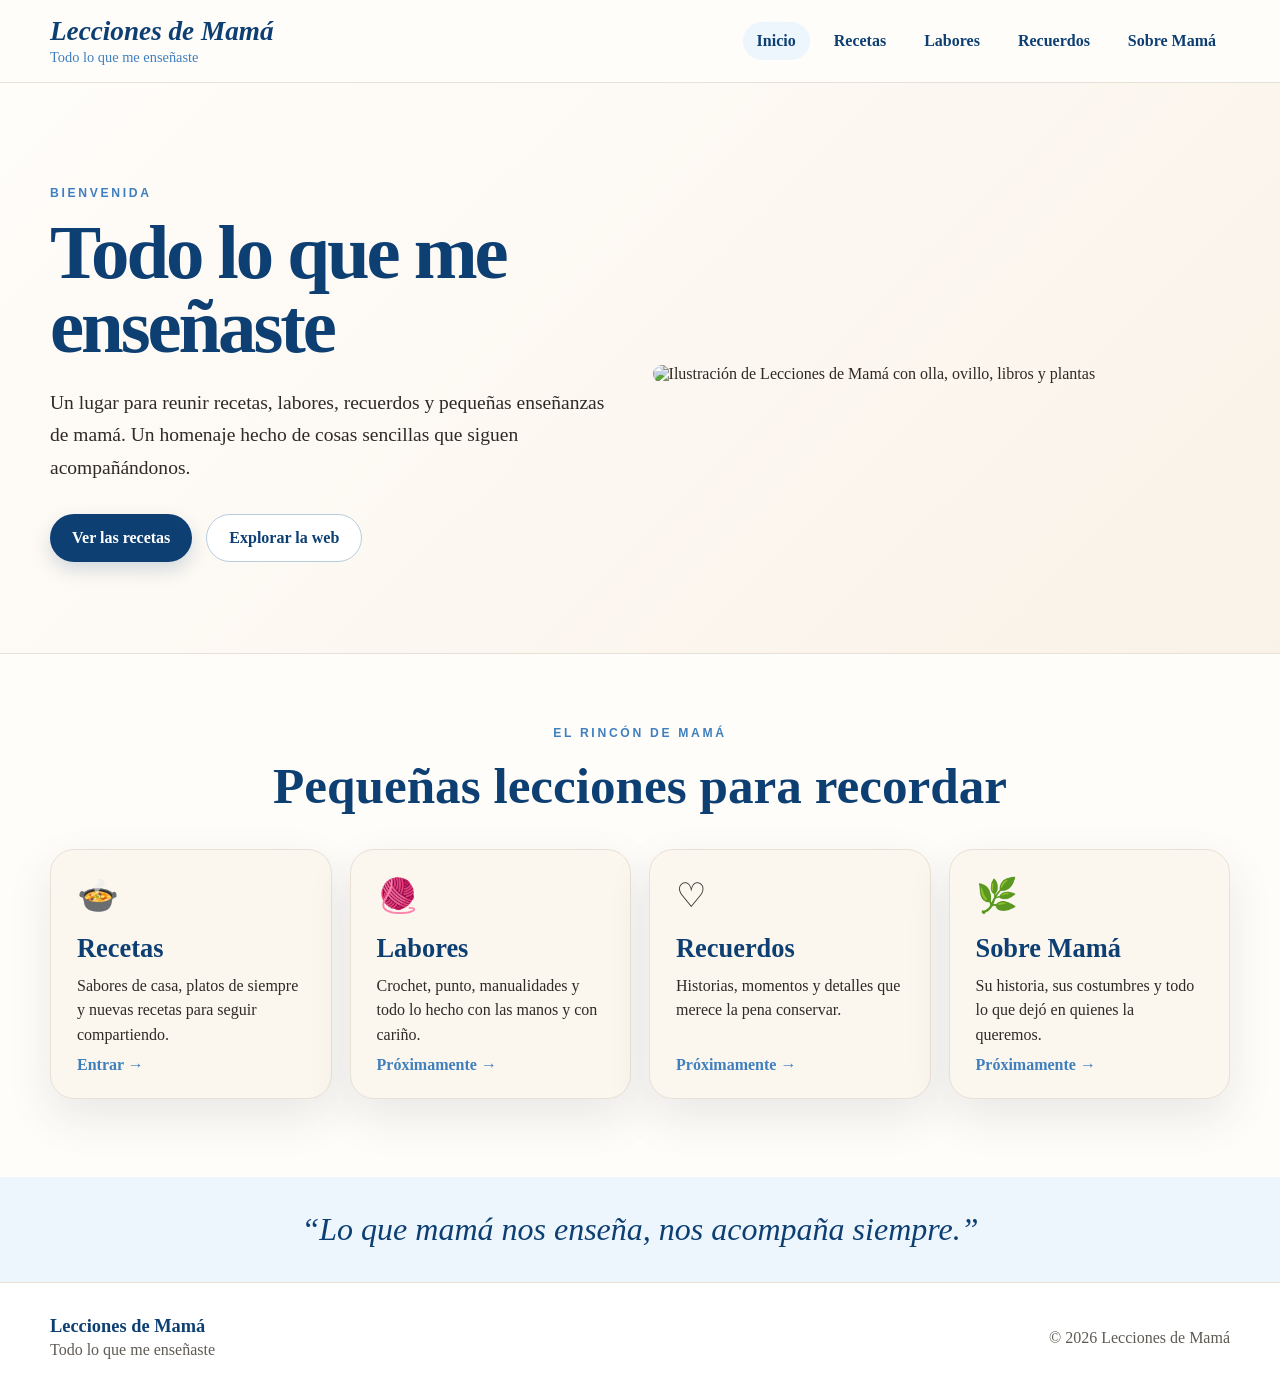
==== index.html @ 24c6e75d "Add files via upload" ====
<!doctype html>
<html lang="es">
<head>
  <meta charset="utf-8">
  <meta name="viewport" content="width=device-width,initial-scale=1">
  <meta name="description" content="Lecciones de Mamá: recetas, labores, recuerdos y pequeños aprendizajes que permanecen.">
  <title>Lecciones de Mamá</title>
  <link rel="stylesheet" href="styles.css">
</head>
<body>
  <header class="site-header">
    <div class="wrap header-inner">
      <a class="brand" href="index.html" aria-label="Lecciones de Mamá, inicio">
        <span class="brand-title">Lecciones de Mamá</span>
        <span class="brand-subtitle">Todo lo que me enseñaste</span>
      </a>
      <button class="menu-toggle" aria-expanded="false" aria-controls="main-nav">☰</button>
      <nav id="main-nav" class="main-nav" aria-label="Navegación principal">
        <a class="active" href="index.html">Inicio</a>
        <a href="https://leccionesmama.github.io/RecetasMama/">Recetas</a>
        <a href="construccion.html?seccion=Labores">Labores</a>
        <a href="construccion.html?seccion=Recuerdos">Recuerdos</a>
        <a href="construccion.html?seccion=Sobre%20Mamá">Sobre Mamá</a>
      </nav>
    </div>
  </header>

  <main>
    <section class="hero">
      <div class="wrap hero-grid">
        <div class="hero-copy">
          <p class="eyebrow">BIENVENIDA</p>
          <h1>Todo lo que me enseñaste</h1>
          <p class="lead">Un lugar para reunir recetas, labores, recuerdos y pequeñas enseñanzas de mamá. Un homenaje hecho de cosas sencillas que siguen acompañándonos.</p>
          <div class="hero-actions">
            <a class="btn primary" href="https://leccionesmama.github.io/RecetasMama/">Ver las recetas</a>
            <a class="btn secondary" href="#secciones">Explorar la web</a>
          </div>
        </div>
        <div class="hero-art">
          <img src="assets/lecciones-mama.png" alt="Ilustración de Lecciones de Mamá con olla, ovillo, libros y plantas">
        </div>
      </div>
    </section>

    <section id="secciones" class="sections wrap">
      <div class="section-heading">
        <p class="eyebrow">EL RINCÓN DE MAMÁ</p>
        <h2>Pequeñas lecciones para recordar</h2>
      </div>

      <div class="cards">
        <a class="card" href="https://leccionesmama.github.io/RecetasMama/">
          <div class="icon">🍲</div>
          <h3>Recetas</h3>
          <p>Sabores de casa, platos de siempre y nuevas recetas para seguir compartiendo.</p>
          <span>Entrar →</span>
        </a>

        <a class="card" href="construccion.html?seccion=Labores">
          <div class="icon">🧶</div>
          <h3>Labores</h3>
          <p>Crochet, punto, manualidades y todo lo hecho con las manos y con cariño.</p>
          <span>Próximamente →</span>
        </a>

        <a class="card" href="construccion.html?seccion=Recuerdos">
          <div class="icon">♡</div>
          <h3>Recuerdos</h3>
          <p>Historias, momentos y detalles que merece la pena conservar.</p>
          <span>Próximamente →</span>
        </a>

        <a class="card" href="construccion.html?seccion=Sobre%20Mamá">
          <div class="icon">🌿</div>
          <h3>Sobre Mamá</h3>
          <p>Su historia, sus costumbres y todo lo que dejó en quienes la queremos.</p>
          <span>Próximamente →</span>
        </a>
      </div>
    </section>

    <section class="quote-band">
      <div class="wrap">
        <p>“Lo que mamá nos enseña, nos acompaña siempre.”</p>
      </div>
    </section>
  </main>

  <footer class="site-footer">
    <div class="wrap footer-inner">
      <div>
        <strong>Lecciones de Mamá</strong>
        <span>Todo lo que me enseñaste</span>
      </div>
      <p>© 2026 Lecciones de Mamá</p>
    </div>
  </footer>

  <script src="app.js"></script>
</body>
</html>
---- styles.css ----
:root {
  --navy: #0d3f73;
  --mid-blue: #3f7fbe;
  --pale-blue: #c8ddf4;
  --cream: #fbf7ef;
  --paper: #fffdfa;
  --ink: #2f2a26;
  --sage: #6b7653;
  --line: #e9e1d5;
  --shadow: 0 18px 45px rgba(41, 48, 61, .10);
}
* { box-sizing: border-box; }
html { scroll-behavior: smooth; }
body { margin: 0; font-family: Georgia, 'Times New Roman', serif; color: var(--ink); background: var(--paper); }
a { color: inherit; }
img { max-width: 100%; display: block; }
.wrap { width: min(1180px, calc(100% - 32px)); margin: 0 auto; }

.site-header { position: sticky; top: 0; z-index: 20; background: rgba(255,253,250,.95); backdrop-filter: blur(10px); border-bottom: 1px solid var(--line); }
.header-inner { min-height: 82px; display: flex; align-items: center; justify-content: space-between; gap: 24px; }
.brand { text-decoration: none; display: flex; flex-direction: column; line-height: 1.05; }
.brand-title { color: var(--navy); font-size: 1.7rem; font-weight: 700; font-style: italic; }
.brand-subtitle { color: var(--mid-blue); font-size: .9rem; margin-top: 4px; }
.main-nav { display: flex; align-items: center; gap: 10px; }
.main-nav a { text-decoration: none; padding: 10px 14px; border-radius: 999px; color: var(--navy); font-weight: 600; }
.main-nav a:hover, .main-nav a.active { background: #edf5fd; }
.menu-toggle { display: none; border: 0; background: transparent; color: var(--navy); font-size: 1.65rem; }

.hero { background: linear-gradient(135deg, #fffdfa 0%, #f9f2e8 100%); border-bottom: 1px solid var(--line); overflow: hidden; }
.hero-grid { min-height: 570px; display: grid; grid-template-columns: 1fr 1.03fr; align-items: center; gap: 42px; padding: 54px 0 42px; }
.eyebrow { color: var(--mid-blue); letter-spacing: .22em; font: 700 .76rem/1.2 Arial, sans-serif; margin: 0 0 15px; }
.hero h1 { color: var(--navy); font-size: clamp(3rem, 6vw, 5.6rem); line-height: .96; margin: 0 0 24px; letter-spacing: -.04em; }
.lead { max-width: 620px; font-size: 1.22rem; line-height: 1.65; margin: 0 0 30px; }
.hero-actions { display: flex; flex-wrap: wrap; gap: 14px; }
.btn { display: inline-flex; align-items: center; justify-content: center; min-height: 48px; padding: 0 22px; border-radius: 999px; text-decoration: none; font-weight: 700; transition: .18s ease; }
.btn.primary { color: white; background: var(--navy); box-shadow: 0 8px 18px rgba(13,63,115,.17); }
.btn.primary:hover { transform: translateY(-2px); }
.btn.secondary { color: var(--navy); border: 1px solid #b9cde1; background: white; }
.hero-art { display: flex; justify-content: center; }
.hero-art img { width: min(630px, 100%); border-radius: 28px; mix-blend-mode: multiply; }

.sections { padding: 72px 0 78px; }
.section-heading { text-align: center; margin-bottom: 34px; }
.section-heading h2 { color: var(--navy); font-size: clamp(2rem, 4vw, 3.3rem); margin: 0; }
.cards { display: grid; grid-template-columns: repeat(4, 1fr); gap: 18px; }
.card { position: relative; min-height: 250px; text-decoration: none; background: var(--cream); border: 1px solid var(--line); border-radius: 24px; padding: 26px; box-shadow: var(--shadow); transition: .18s ease; }
.card:hover { transform: translateY(-4px); border-color: #cbd8e7; }
.card .icon { font-size: 2.1rem; margin-bottom: 18px; }
.card h3 { color: var(--navy); font-size: 1.65rem; margin: 0 0 10px; }
.card p { line-height: 1.55; margin: 0 0 24px; }
.card span { color: var(--mid-blue); font-weight: 700; position: absolute; bottom: 24px; left: 26px; }
.quote-band { background: #edf5fd; color: var(--navy); text-align: center; padding: 34px 0; font-size: clamp(1.25rem, 2.5vw, 2rem); font-style: italic; }
.quote-band p { margin: 0; }
.site-footer { border-top: 1px solid var(--line); background: #fff; }
.footer-inner { min-height: 110px; display: flex; align-items: center; justify-content: space-between; gap: 24px; color: #5f5a54; }
.footer-inner div { display: flex; flex-direction: column; gap: 4px; }
.footer-inner strong { color: var(--navy); font-size: 1.15rem; }
.footer-inner p { margin: 0; }

.construction-page { min-height: 100vh; background: linear-gradient(135deg, #fffdfa, #edf5fd); }
.construction-wrap { min-height: 100vh; display: grid; place-items: center; padding: 24px; }
.construction-card { width: min(680px, 100%); text-align: center; background: rgba(255,255,255,.92); border: 1px solid var(--line); border-radius: 32px; padding: clamp(38px, 7vw, 72px); box-shadow: var(--shadow); }
.mini-brand { color: var(--navy); text-decoration: none; font-size: 1.4rem; font-weight: 700; font-style: italic; }
.construction-icon { font-size: 4rem; margin: 32px 0 20px; }
.construction-card h1 { color: var(--navy); font-size: clamp(2rem, 6vw, 3.7rem); margin: 0 0 18px; }
.construction-card p:not(.eyebrow) { line-height: 1.65; font-size: 1.1rem; margin: 0 auto 28px; max-width: 520px; }

@media (max-width: 900px) {
  .menu-toggle { display: block; }
  .main-nav { display: none; position: absolute; top: 82px; left: 16px; right: 16px; flex-direction: column; align-items: stretch; background: white; padding: 12px; border: 1px solid var(--line); border-radius: 18px; box-shadow: var(--shadow); }
  .main-nav.open { display: flex; }
  .hero-grid { grid-template-columns: 1fr; min-height: auto; padding-top: 42px; }
  .hero-copy { text-align: center; }
  .lead { margin-left: auto; margin-right: auto; }
  .hero-actions { justify-content: center; }
  .hero-art { order: -1; }
  .hero-art img { width: min(520px, 92%); }
  .cards { grid-template-columns: repeat(2, 1fr); }
}
@media (max-width: 600px) {
  .header-inner { min-height: 72px; }
  .brand-title { font-size: 1.35rem; }
  .brand-subtitle { font-size: .78rem; }
  .main-nav { top: 72px; }
  .hero-grid { gap: 22px; padding: 28px 0 34px; }
  .hero h1 { font-size: 3.2rem; }
  .lead { font-size: 1.05rem; }
  .cards { grid-template-columns: 1fr; }
  .footer-inner { flex-direction: column; align-items: flex-start; justify-content: center; padding: 24px 0; }
}
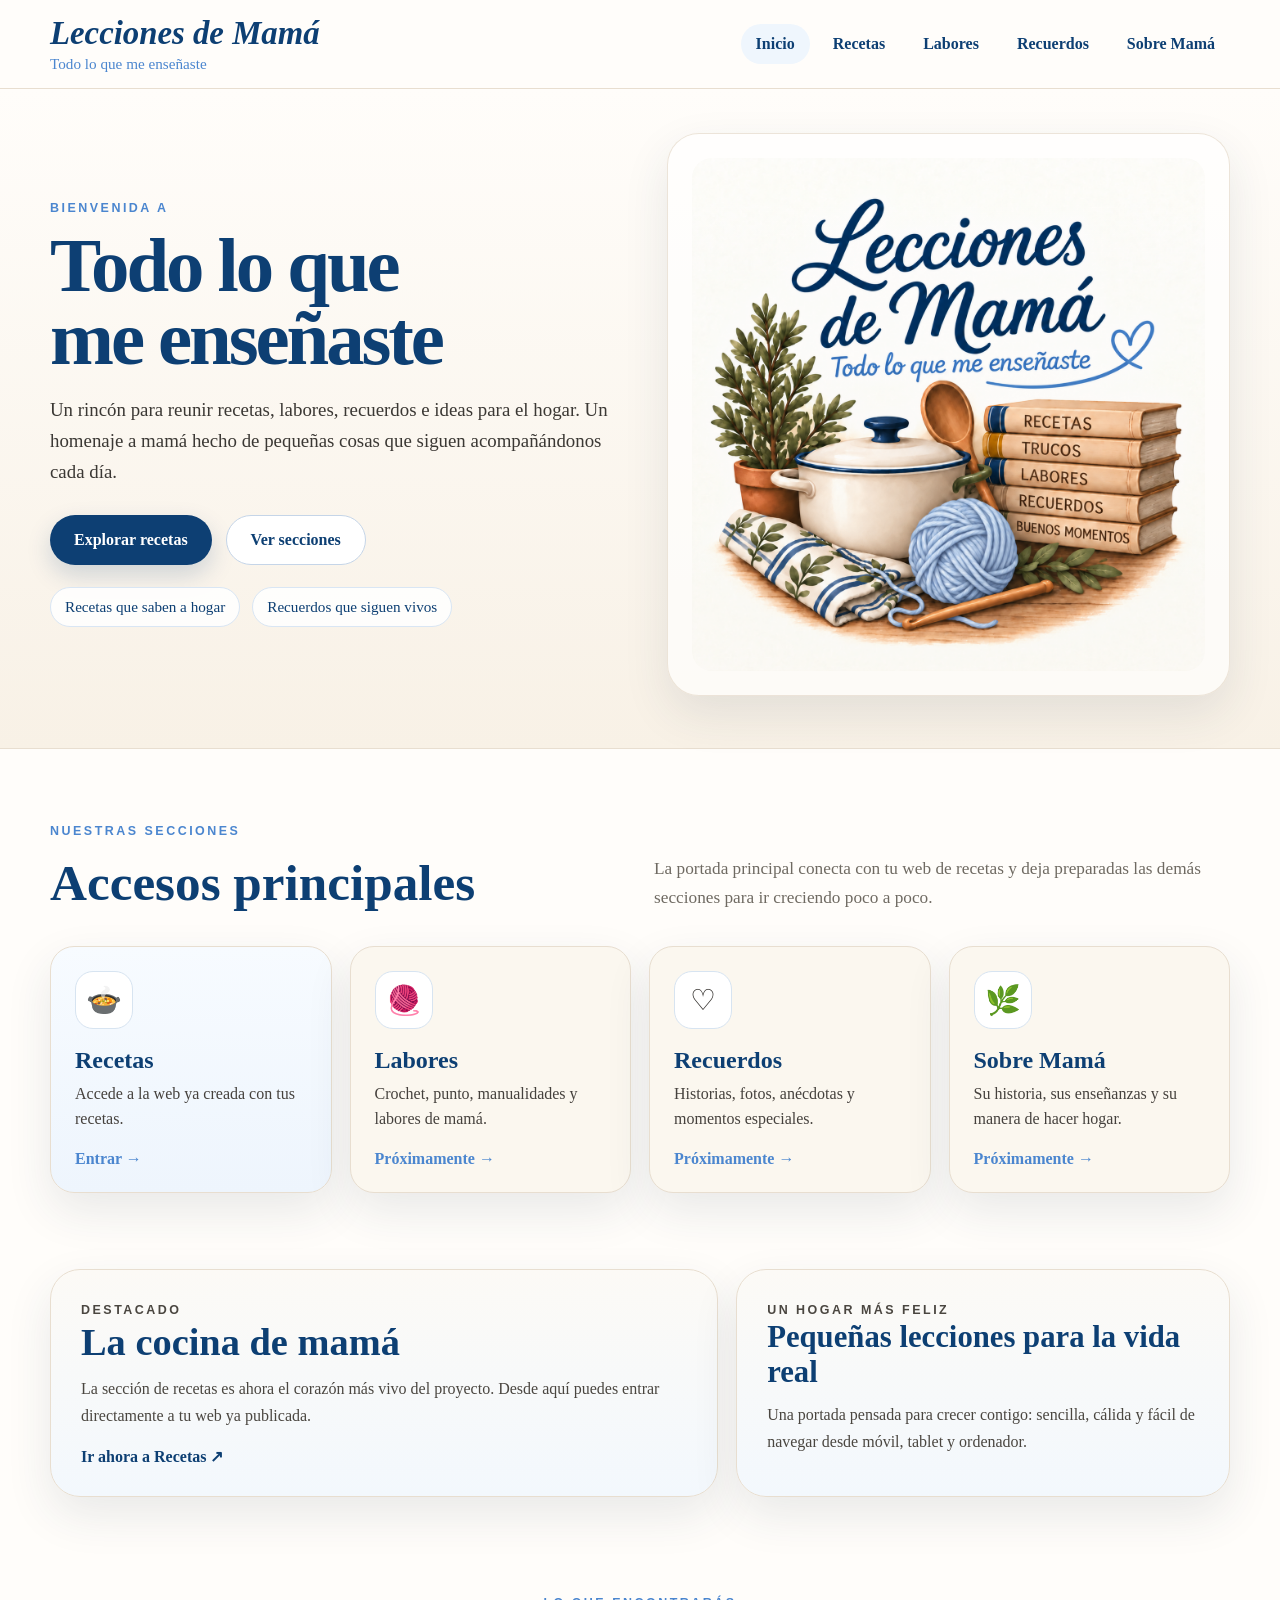
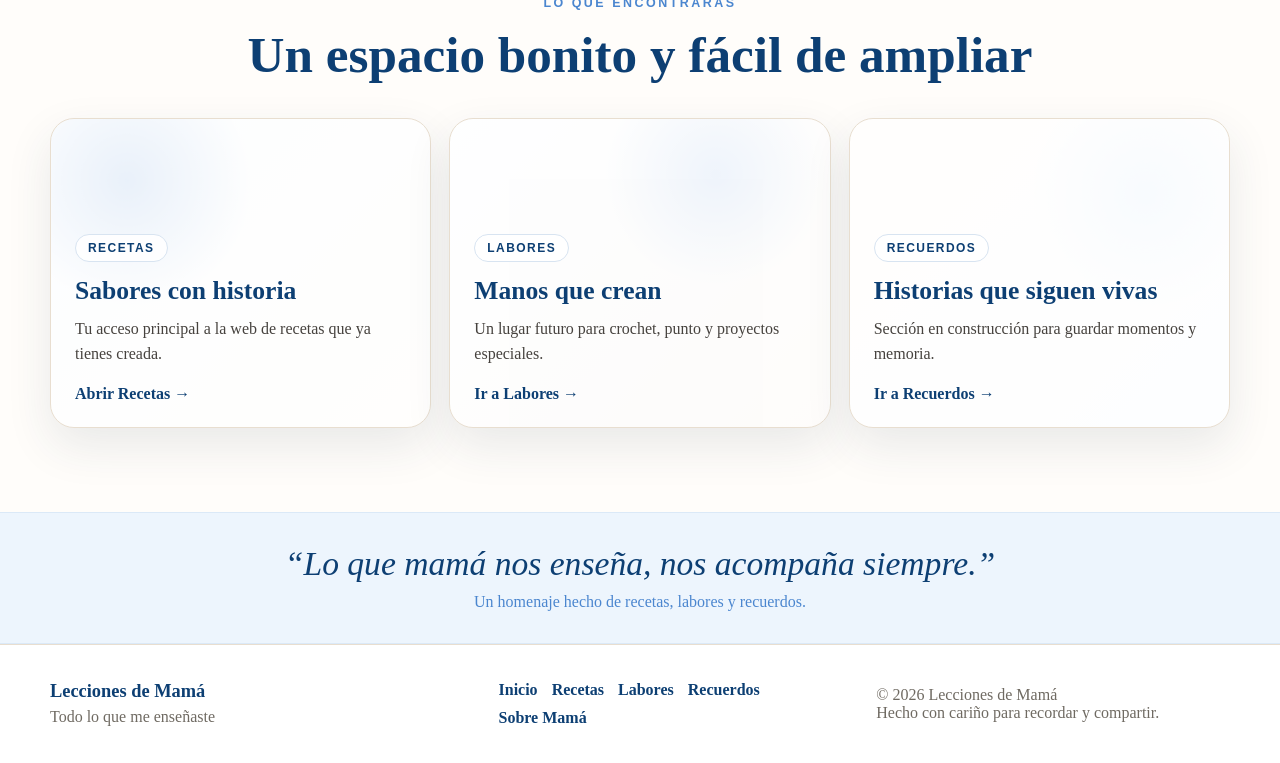
==== commit 1b723c7c: "Add files via upload" ====
--- a/index.html
+++ b/index.html
@@ -2,19 +2,25 @@
 <html lang="es">
 <head>
   <meta charset="utf-8">
-  <meta name="viewport" content="width=device-width,initial-scale=1">
-  <meta name="description" content="Lecciones de Mamá: recetas, labores, recuerdos y pequeños aprendizajes que permanecen.">
+  <meta name="viewport" content="width=device-width, initial-scale=1">
+  <meta name="description" content="Lecciones de Mamá: recetas, labores, recuerdos y pequeñas enseñanzas que siguen acompañándonos.">
   <title>Lecciones de Mamá</title>
   <link rel="stylesheet" href="styles.css">
 </head>
 <body>
   <header class="site-header">
     <div class="wrap header-inner">
-      <a class="brand" href="index.html" aria-label="Lecciones de Mamá, inicio">
-        <span class="brand-title">Lecciones de Mamá</span>
-        <span class="brand-subtitle">Todo lo que me enseñaste</span>
+      <a class="brand" href="index.html" aria-label="Ir al inicio de Lecciones de Mamá">
+        <div class="brand-mark">
+          <span class="brand-title">Lecciones de Mamá</span>
+          <span class="brand-subtitle">Todo lo que me enseñaste</span>
+        </div>
       </a>
-      <button class="menu-toggle" aria-expanded="false" aria-controls="main-nav">☰</button>
+
+      <button class="menu-toggle" aria-expanded="false" aria-controls="main-nav" aria-label="Abrir menú">
+        <span></span><span></span><span></span>
+      </button>
+
       <nav id="main-nav" class="main-nav" aria-label="Navegación principal">
         <a class="active" href="index.html">Inicio</a>
         <a href="https://leccionesmama.github.io/RecetasMama/">Recetas</a>
@@ -29,71 +35,149 @@
     <section class="hero">
       <div class="wrap hero-grid">
         <div class="hero-copy">
-          <p class="eyebrow">BIENVENIDA</p>
-          <h1>Todo lo que me enseñaste</h1>
-          <p class="lead">Un lugar para reunir recetas, labores, recuerdos y pequeñas enseñanzas de mamá. Un homenaje hecho de cosas sencillas que siguen acompañándonos.</p>
+          <p class="eyebrow">BIENVENIDA A</p>
+          <h1>Todo lo que <br>me enseñaste</h1>
+          <p class="lead">Un rincón para reunir recetas, labores, recuerdos e ideas para el hogar. Un homenaje a mamá hecho de pequeñas cosas que siguen acompañándonos cada día.</p>
+
           <div class="hero-actions">
-            <a class="btn primary" href="https://leccionesmama.github.io/RecetasMama/">Ver las recetas</a>
-            <a class="btn secondary" href="#secciones">Explorar la web</a>
+            <a class="btn primary" href="https://leccionesmama.github.io/RecetasMama/">Explorar recetas</a>
+            <a class="btn secondary" href="#secciones">Ver secciones</a>
+          </div>
+
+          <div class="mini-note-grid">
+            <div class="mini-note">Recetas que saben a hogar</div>
+            <div class="mini-note">Recuerdos que siguen vivos</div>
           </div>
         </div>
-        <div class="hero-art">
-          <img src="assets/lecciones-mama.png" alt="Ilustración de Lecciones de Mamá con olla, ovillo, libros y plantas">
+
+        <div class="hero-art-card">
+          <img src="assets/lecciones-mama.png" alt="Ilustración de Lecciones de Mamá con una olla, libros, un ovillo y elementos del hogar">
         </div>
       </div>
     </section>
 
-    <section id="secciones" class="sections wrap">
-      <div class="section-heading">
-        <p class="eyebrow">EL RINCÓN DE MAMÁ</p>
-        <h2>Pequeñas lecciones para recordar</h2>
+    <section id="secciones" class="quick-access wrap">
+      <div class="section-head split-head">
+        <div>
+          <p class="eyebrow">NUESTRAS SECCIONES</p>
+          <h2>Accesos principales</h2>
+        </div>
+        <p class="section-intro">La portada principal conecta con tu web de recetas y deja preparadas las demás secciones para ir creciendo poco a poco.</p>
       </div>
 
-      <div class="cards">
-        <a class="card" href="https://leccionesmama.github.io/RecetasMama/">
-          <div class="icon">🍲</div>
-          <h3>Recetas</h3>
-          <p>Sabores de casa, platos de siempre y nuevas recetas para seguir compartiendo.</p>
+      <div class="access-grid">
+        <a class="access-card access-recetas" href="https://leccionesmama.github.io/RecetasMama/">
+          <div class="access-icon">🍲</div>
+          <div>
+            <h3>Recetas</h3>
+            <p>Accede a la web ya creada con tus recetas.</p>
+          </div>
           <span>Entrar →</span>
         </a>
 
-        <a class="card" href="construccion.html?seccion=Labores">
-          <div class="icon">🧶</div>
-          <h3>Labores</h3>
-          <p>Crochet, punto, manualidades y todo lo hecho con las manos y con cariño.</p>
+        <a class="access-card" href="construccion.html?seccion=Labores">
+          <div class="access-icon">🧶</div>
+          <div>
+            <h3>Labores</h3>
+            <p>Crochet, punto, manualidades y labores de mamá.</p>
+          </div>
           <span>Próximamente →</span>
         </a>
 
-        <a class="card" href="construccion.html?seccion=Recuerdos">
-          <div class="icon">♡</div>
-          <h3>Recuerdos</h3>
-          <p>Historias, momentos y detalles que merece la pena conservar.</p>
+        <a class="access-card" href="construccion.html?seccion=Recuerdos">
+          <div class="access-icon">♡</div>
+          <div>
+            <h3>Recuerdos</h3>
+            <p>Historias, fotos, anécdotas y momentos especiales.</p>
+          </div>
           <span>Próximamente →</span>
         </a>
 
-        <a class="card" href="construccion.html?seccion=Sobre%20Mamá">
-          <div class="icon">🌿</div>
-          <h3>Sobre Mamá</h3>
-          <p>Su historia, sus costumbres y todo lo que dejó en quienes la queremos.</p>
+        <a class="access-card" href="construccion.html?seccion=Sobre%20Mamá">
+          <div class="access-icon">🌿</div>
+          <div>
+            <h3>Sobre Mamá</h3>
+            <p>Su historia, sus enseñanzas y su manera de hacer hogar.</p>
+          </div>
           <span>Próximamente →</span>
         </a>
       </div>
     </section>
 
+    <section class="highlight-band">
+      <div class="wrap highlight-grid">
+        <article class="highlight-card big-card">
+          <p class="eyebrow">DESTACADO</p>
+          <h2>La cocina de mamá</h2>
+          <p>La sección de recetas es ahora el corazón más vivo del proyecto. Desde aquí puedes entrar directamente a tu web ya publicada.</p>
+          <a class="text-link" href="https://leccionesmama.github.io/RecetasMama/">Ir ahora a Recetas ↗</a>
+        </article>
+
+        <article class="highlight-card small-card">
+          <p class="eyebrow">UN HOGAR MÁS FELIZ</p>
+          <h3>Pequeñas lecciones para la vida real</h3>
+          <p>Una portada pensada para crecer contigo: sencilla, cálida y fácil de navegar desde móvil, tablet y ordenador.</p>
+        </article>
+      </div>
+    </section>
+
+    <section class="preview-section wrap">
+      <div class="section-head">
+        <p class="eyebrow">LO QUE ENCONTRARÁS</p>
+        <h2>Un espacio bonito y fácil de ampliar</h2>
+      </div>
+
+      <div class="preview-grid">
+        <article class="preview-card preview-photo recipes-card">
+          <span class="tag">RECETAS</span>
+          <h3>Sabores con historia</h3>
+          <p>Tu acceso principal a la web de recetas que ya tienes creada.</p>
+          <a class="text-link" href="https://leccionesmama.github.io/RecetasMama/">Abrir Recetas →</a>
+        </article>
+
+        <article class="preview-card preview-photo labores-card">
+          <span class="tag">LABORES</span>
+          <h3>Manos que crean</h3>
+          <p>Un lugar futuro para crochet, punto y proyectos especiales.</p>
+          <a class="text-link" href="construccion.html?seccion=Labores">Ir a Labores →</a>
+        </article>
+
+        <article class="preview-card preview-photo recuerdos-card">
+          <span class="tag">RECUERDOS</span>
+          <h3>Historias que siguen vivas</h3>
+          <p>Sección en construcción para guardar momentos y memoria.</p>
+          <a class="text-link" href="construccion.html?seccion=Recuerdos">Ir a Recuerdos →</a>
+        </article>
+      </div>
+    </section>
+
     <section class="quote-band">
-      <div class="wrap">
-        <p>“Lo que mamá nos enseña, nos acompaña siempre.”</p>
+      <div class="wrap quote-wrap">
+        <p class="quote-main">“Lo que mamá nos enseña, nos acompaña siempre.”</p>
+        <p class="quote-sub">Un homenaje hecho de recetas, labores y recuerdos.</p>
       </div>
     </section>
   </main>
 
   <footer class="site-footer">
-    <div class="wrap footer-inner">
-      <div>
+    <div class="wrap footer-grid">
+      <div class="footer-brand">
         <strong>Lecciones de Mamá</strong>
         <span>Todo lo que me enseñaste</span>
       </div>
-      <p>© 2026 Lecciones de Mamá</p>
+
+      <div class="footer-links">
+        <a href="index.html">Inicio</a>
+        <a href="https://leccionesmama.github.io/RecetasMama/">Recetas</a>
+        <a href="construccion.html?seccion=Labores">Labores</a>
+        <a href="construccion.html?seccion=Recuerdos">Recuerdos</a>
+        <a href="construccion.html?seccion=Sobre%20Mamá">Sobre Mamá</a>
+      </div>
+
+      <div class="footer-note">
+        <p>© 2026 Lecciones de Mamá</p>
+        <p>Hecho con cariño para recordar y compartir.</p>
+      </div>
     </div>
   </footer>
 
--- a/styles.css
+++ b/styles.css
@@ -1,90 +1,532 @@
 :root {
   --navy: #0d3f73;
-  --mid-blue: #3f7fbe;
-  --pale-blue: #c8ddf4;
+  --navy-strong: #0a325b;
+  --blue: #4b86cf;
+  --blue-soft: #dbeaf8;
+  --blue-pale: #eff6fd;
   --cream: #fbf7ef;
   --paper: #fffdfa;
-  --ink: #2f2a26;
-  --sage: #6b7653;
-  --line: #e9e1d5;
-  --shadow: 0 18px 45px rgba(41, 48, 61, .10);
-}
+  --ink: #2d2a27;
+  --muted: #6f6a62;
+  --sage: #677454;
+  --line: #e8ded0;
+  --shadow: 0 18px 46px rgba(40, 54, 75, 0.10);
+  --radius-xl: 30px;
+  --radius-lg: 24px;
+  --radius-md: 18px;
+}
+
 * { box-sizing: border-box; }
 html { scroll-behavior: smooth; }
-body { margin: 0; font-family: Georgia, 'Times New Roman', serif; color: var(--ink); background: var(--paper); }
+body {
+  margin: 0;
+  color: var(--ink);
+  background: var(--paper);
+  font-family: Georgia, "Times New Roman", serif;
+}
+img { display: block; max-width: 100%; }
 a { color: inherit; }
-img { max-width: 100%; display: block; }
 .wrap { width: min(1180px, calc(100% - 32px)); margin: 0 auto; }
 
-.site-header { position: sticky; top: 0; z-index: 20; background: rgba(255,253,250,.95); backdrop-filter: blur(10px); border-bottom: 1px solid var(--line); }
-.header-inner { min-height: 82px; display: flex; align-items: center; justify-content: space-between; gap: 24px; }
-.brand { text-decoration: none; display: flex; flex-direction: column; line-height: 1.05; }
-.brand-title { color: var(--navy); font-size: 1.7rem; font-weight: 700; font-style: italic; }
-.brand-subtitle { color: var(--mid-blue); font-size: .9rem; margin-top: 4px; }
-.main-nav { display: flex; align-items: center; gap: 10px; }
-.main-nav a { text-decoration: none; padding: 10px 14px; border-radius: 999px; color: var(--navy); font-weight: 600; }
-.main-nav a:hover, .main-nav a.active { background: #edf5fd; }
-.menu-toggle { display: none; border: 0; background: transparent; color: var(--navy); font-size: 1.65rem; }
-
-.hero { background: linear-gradient(135deg, #fffdfa 0%, #f9f2e8 100%); border-bottom: 1px solid var(--line); overflow: hidden; }
-.hero-grid { min-height: 570px; display: grid; grid-template-columns: 1fr 1.03fr; align-items: center; gap: 42px; padding: 54px 0 42px; }
-.eyebrow { color: var(--mid-blue); letter-spacing: .22em; font: 700 .76rem/1.2 Arial, sans-serif; margin: 0 0 15px; }
-.hero h1 { color: var(--navy); font-size: clamp(3rem, 6vw, 5.6rem); line-height: .96; margin: 0 0 24px; letter-spacing: -.04em; }
-.lead { max-width: 620px; font-size: 1.22rem; line-height: 1.65; margin: 0 0 30px; }
-.hero-actions { display: flex; flex-wrap: wrap; gap: 14px; }
-.btn { display: inline-flex; align-items: center; justify-content: center; min-height: 48px; padding: 0 22px; border-radius: 999px; text-decoration: none; font-weight: 700; transition: .18s ease; }
-.btn.primary { color: white; background: var(--navy); box-shadow: 0 8px 18px rgba(13,63,115,.17); }
+.site-header {
+  position: sticky;
+  top: 0;
+  z-index: 30;
+  background: rgba(255, 253, 250, 0.92);
+  backdrop-filter: blur(10px);
+  border-bottom: 1px solid var(--line);
+}
+.header-inner {
+  min-height: 88px;
+  display: flex;
+  align-items: center;
+  justify-content: space-between;
+  gap: 28px;
+}
+.brand {
+  text-decoration: none;
+  min-width: 0;
+}
+.brand-mark {
+  display: flex;
+  flex-direction: column;
+  line-height: 1;
+}
+.brand-title {
+  color: var(--navy);
+  font-size: clamp(1.5rem, 3vw, 2.05rem);
+  font-style: italic;
+  font-weight: 700;
+}
+.brand-subtitle {
+  margin-top: 6px;
+  color: var(--blue);
+  font-size: .95rem;
+}
+.main-nav {
+  display: flex;
+  align-items: center;
+  gap: 8px;
+}
+.main-nav a {
+  text-decoration: none;
+  padding: 11px 15px;
+  border-radius: 999px;
+  color: var(--navy);
+  font-weight: 700;
+  transition: background .18s ease, color .18s ease;
+}
+.main-nav a:hover,
+.main-nav a.active {
+  background: var(--blue-pale);
+}
+.menu-toggle {
+  display: none;
+  width: 46px;
+  height: 46px;
+  border: 1px solid var(--line);
+  border-radius: 14px;
+  background: white;
+  padding: 10px;
+  cursor: pointer;
+}
+.menu-toggle span {
+  display: block;
+  height: 2px;
+  background: var(--navy);
+  border-radius: 999px;
+}
+.menu-toggle span + span { margin-top: 6px; }
+
+.eyebrow {
+  margin: 0 0 14px;
+  color: var(--blue);
+  font: 700 .78rem/1.1 Arial, sans-serif;
+  letter-spacing: .2em;
+}
+
+.hero {
+  background: linear-gradient(180deg, #fffdfa 0%, #f8f1e6 100%);
+  border-bottom: 1px solid var(--line);
+}
+.hero-grid {
+  display: grid;
+  grid-template-columns: 1.02fr 1fr;
+  gap: 42px;
+  align-items: center;
+  padding: 44px 0 52px;
+}
+.hero-copy h1 {
+  margin: 0 0 18px;
+  color: var(--navy);
+  font-size: clamp(3rem, 6vw, 5rem);
+  line-height: .95;
+  letter-spacing: -.04em;
+}
+.lead {
+  margin: 0 0 28px;
+  max-width: 580px;
+  font-size: 1.18rem;
+  line-height: 1.65;
+  color: #3b3834;
+}
+.hero-actions {
+  display: flex;
+  flex-wrap: wrap;
+  gap: 14px;
+  margin-bottom: 22px;
+}
+.btn {
+  display: inline-flex;
+  align-items: center;
+  justify-content: center;
+  min-height: 50px;
+  padding: 0 24px;
+  border-radius: 999px;
+  text-decoration: none;
+  font-weight: 700;
+  transition: transform .18s ease, background .18s ease;
+}
+.btn.primary {
+  color: white;
+  background: var(--navy);
+  box-shadow: 0 10px 24px rgba(13, 63, 115, .18);
+}
 .btn.primary:hover { transform: translateY(-2px); }
-.btn.secondary { color: var(--navy); border: 1px solid #b9cde1; background: white; }
-.hero-art { display: flex; justify-content: center; }
-.hero-art img { width: min(630px, 100%); border-radius: 28px; mix-blend-mode: multiply; }
-
-.sections { padding: 72px 0 78px; }
-.section-heading { text-align: center; margin-bottom: 34px; }
-.section-heading h2 { color: var(--navy); font-size: clamp(2rem, 4vw, 3.3rem); margin: 0; }
-.cards { display: grid; grid-template-columns: repeat(4, 1fr); gap: 18px; }
-.card { position: relative; min-height: 250px; text-decoration: none; background: var(--cream); border: 1px solid var(--line); border-radius: 24px; padding: 26px; box-shadow: var(--shadow); transition: .18s ease; }
-.card:hover { transform: translateY(-4px); border-color: #cbd8e7; }
-.card .icon { font-size: 2.1rem; margin-bottom: 18px; }
-.card h3 { color: var(--navy); font-size: 1.65rem; margin: 0 0 10px; }
-.card p { line-height: 1.55; margin: 0 0 24px; }
-.card span { color: var(--mid-blue); font-weight: 700; position: absolute; bottom: 24px; left: 26px; }
-.quote-band { background: #edf5fd; color: var(--navy); text-align: center; padding: 34px 0; font-size: clamp(1.25rem, 2.5vw, 2rem); font-style: italic; }
-.quote-band p { margin: 0; }
-.site-footer { border-top: 1px solid var(--line); background: #fff; }
-.footer-inner { min-height: 110px; display: flex; align-items: center; justify-content: space-between; gap: 24px; color: #5f5a54; }
-.footer-inner div { display: flex; flex-direction: column; gap: 4px; }
-.footer-inner strong { color: var(--navy); font-size: 1.15rem; }
-.footer-inner p { margin: 0; }
-
-.construction-page { min-height: 100vh; background: linear-gradient(135deg, #fffdfa, #edf5fd); }
-.construction-wrap { min-height: 100vh; display: grid; place-items: center; padding: 24px; }
-.construction-card { width: min(680px, 100%); text-align: center; background: rgba(255,255,255,.92); border: 1px solid var(--line); border-radius: 32px; padding: clamp(38px, 7vw, 72px); box-shadow: var(--shadow); }
-.mini-brand { color: var(--navy); text-decoration: none; font-size: 1.4rem; font-weight: 700; font-style: italic; }
-.construction-icon { font-size: 4rem; margin: 32px 0 20px; }
-.construction-card h1 { color: var(--navy); font-size: clamp(2rem, 6vw, 3.7rem); margin: 0 0 18px; }
-.construction-card p:not(.eyebrow) { line-height: 1.65; font-size: 1.1rem; margin: 0 auto 28px; max-width: 520px; }
-
-@media (max-width: 900px) {
+.btn.secondary {
+  color: var(--navy);
+  background: white;
+  border: 1px solid #c5d5e8;
+}
+
+.mini-note-grid {
+  display: flex;
+  flex-wrap: wrap;
+  gap: 12px;
+}
+.mini-note {
+  padding: 10px 14px;
+  border-radius: 999px;
+  background: rgba(255,255,255,.88);
+  border: 1px solid #d9e6f4;
+  color: var(--navy);
+  font-size: .95rem;
+}
+.hero-art-card {
+  padding: 24px;
+  border-radius: 32px;
+  background: rgba(255,255,255,.66);
+  box-shadow: var(--shadow);
+  border: 1px solid rgba(232, 222, 208, .8);
+}
+.hero-art-card img {
+  width: 100%;
+  border-radius: 20px;
+  mix-blend-mode: multiply;
+}
+
+.quick-access,
+.preview-section {
+  padding: 76px 0;
+}
+.section-head {
+  text-align: center;
+  margin-bottom: 34px;
+}
+.split-head {
+  display: grid;
+  grid-template-columns: 1fr 1fr;
+  align-items: end;
+  gap: 28px;
+  text-align: left;
+}
+.section-head h2 {
+  margin: 0;
+  color: var(--navy);
+  font-size: clamp(2rem, 4vw, 3.2rem);
+}
+.section-intro {
+  margin: 0;
+  color: var(--muted);
+  font-size: 1.08rem;
+  line-height: 1.65;
+}
+
+.access-grid {
+  display: grid;
+  grid-template-columns: repeat(4, 1fr);
+  gap: 18px;
+}
+.access-card {
+  min-height: 230px;
+  display: flex;
+  flex-direction: column;
+  justify-content: space-between;
+  gap: 18px;
+  text-decoration: none;
+  padding: 24px;
+  background: var(--cream);
+  border: 1px solid var(--line);
+  border-radius: var(--radius-lg);
+  box-shadow: var(--shadow);
+  transition: transform .18s ease, border-color .18s ease;
+}
+.access-card:hover {
+  transform: translateY(-4px);
+  border-color: #cbd8e7;
+}
+.access-recetas {
+  background: linear-gradient(180deg, #f7fbff 0%, #eef5fd 100%);
+}
+.access-icon {
+  width: 58px;
+  height: 58px;
+  display: grid;
+  place-items: center;
+  border-radius: 18px;
+  background: white;
+  border: 1px solid #d7e4f1;
+  font-size: 1.8rem;
+}
+.access-card h3 {
+  margin: 0 0 8px;
+  color: var(--navy);
+  font-size: 1.5rem;
+}
+.access-card p {
+  margin: 0;
+  color: #45413d;
+  line-height: 1.55;
+}
+.access-card span {
+  color: var(--blue);
+  font-weight: 700;
+}
+
+.highlight-band {
+  padding: 0 0 24px;
+}
+.highlight-grid {
+  display: grid;
+  grid-template-columns: 1.15fr .85fr;
+  gap: 18px;
+}
+.highlight-card {
+  background: linear-gradient(180deg, #fcfaf6 0%, #f3f8fd 100%);
+  border: 1px solid var(--line);
+  border-radius: var(--radius-xl);
+  padding: 30px;
+  box-shadow: var(--shadow);
+}
+.big-card h2,
+.small-card h3 {
+  color: var(--navy);
+  margin: 0 0 12px;
+}
+.big-card h2 { font-size: clamp(1.9rem, 3vw, 2.7rem); }
+.small-card h3 { font-size: clamp(1.4rem, 2.4vw, 2rem); }
+.highlight-card p {
+  margin: 0;
+  line-height: 1.65;
+  color: #4a4640;
+}
+.text-link {
+  display: inline-block;
+  margin-top: 18px;
+  color: var(--navy);
+  font-weight: 700;
+  text-decoration: none;
+}
+.text-link:hover { text-decoration: underline; }
+
+.preview-grid {
+  display: grid;
+  grid-template-columns: repeat(3, 1fr);
+  gap: 18px;
+}
+.preview-card {
+  border-radius: var(--radius-lg);
+  border: 1px solid var(--line);
+  overflow: hidden;
+  box-shadow: var(--shadow);
+  background: white;
+}
+.preview-photo {
+  position: relative;
+  min-height: 310px;
+  padding: 24px;
+  display: flex;
+  flex-direction: column;
+  justify-content: flex-end;
+}
+.preview-photo::before {
+  content: "";
+  position: absolute;
+  inset: 0;
+  background-size: cover;
+  background-position: center;
+  opacity: .18;
+}
+.recipes-card::before {
+  background-image: radial-gradient(circle at 20% 20%, #86aee0 0, transparent 32%), linear-gradient(135deg, #f1f8ff, #fcf7ef);
+}
+.labores-card::before {
+  background-image: radial-gradient(circle at 70% 18%, #a5c2ea 0, transparent 30%), linear-gradient(135deg, #f7fbff, #f6efe6);
+}
+.recuerdos-card::before {
+  background-image: radial-gradient(circle at 78% 24%, #d6e7fa 0, transparent 30%), linear-gradient(135deg, #fffaf2, #f3f7fd);
+}
+.preview-photo > * { position: relative; z-index: 1; }
+.tag {
+  display: inline-flex;
+  align-self: flex-start;
+  margin-bottom: 14px;
+  padding: 7px 12px;
+  border-radius: 999px;
+  background: rgba(255,255,255,.92);
+  border: 1px solid #d8e4f1;
+  color: var(--navy);
+  font: 700 .75rem/1 Arial, sans-serif;
+  letter-spacing: .12em;
+}
+.preview-card h3 {
+  margin: 0 0 10px;
+  color: var(--navy);
+  font-size: 1.6rem;
+}
+.preview-card p {
+  margin: 0;
+  color: #46423e;
+  line-height: 1.6;
+}
+
+.quote-band {
+  margin-top: 8px;
+  background: #edf5fd;
+  border-top: 1px solid #dbe9f7;
+  border-bottom: 1px solid #dbe9f7;
+}
+.quote-wrap {
+  padding: 32px 0;
+  text-align: center;
+}
+.quote-main {
+  margin: 0 0 10px;
+  color: var(--navy);
+  font-size: clamp(1.25rem, 2.7vw, 2.1rem);
+  font-style: italic;
+}
+.quote-sub {
+  margin: 0;
+  color: var(--blue);
+}
+
+.site-footer {
+  background: white;
+  border-top: 1px solid var(--line);
+}
+.footer-grid {
+  min-height: 118px;
+  display: grid;
+  grid-template-columns: 1.2fr 1fr 1fr;
+  gap: 24px;
+  align-items: center;
+  padding: 18px 0;
+}
+.footer-brand {
+  display: flex;
+  flex-direction: column;
+  gap: 6px;
+}
+.footer-brand strong {
+  color: var(--navy);
+  font-size: 1.15rem;
+}
+.footer-brand span,
+.footer-note p {
+  color: var(--muted);
+}
+.footer-links {
+  display: flex;
+  flex-wrap: wrap;
+  gap: 10px 14px;
+}
+.footer-links a {
+  color: var(--navy);
+  text-decoration: none;
+  font-weight: 700;
+}
+.footer-links a:hover { text-decoration: underline; }
+.footer-note p { margin: 0; }
+
+.construction-page {
+  min-height: 100vh;
+  background: linear-gradient(180deg, #fffdfa, #edf5fd);
+}
+.construction-wrap {
+  min-height: 100vh;
+  display: grid;
+  place-items: center;
+  padding: 24px;
+}
+.construction-card {
+  width: min(720px, 100%);
+  text-align: center;
+  padding: clamp(36px, 6vw, 72px);
+  background: rgba(255,255,255,.92);
+  border: 1px solid var(--line);
+  border-radius: 32px;
+  box-shadow: var(--shadow);
+}
+.mini-brand {
+  color: var(--navy);
+  text-decoration: none;
+  font-size: 1.5rem;
+  font-style: italic;
+  font-weight: 700;
+}
+.construction-icon {
+  font-size: 4rem;
+  margin: 26px 0 16px;
+}
+.construction-card h1 {
+  margin: 0 0 16px;
+  color: var(--navy);
+  font-size: clamp(2rem, 5vw, 3.7rem);
+}
+.construction-card p:not(.eyebrow) {
+  margin: 0 auto 28px;
+  max-width: 540px;
+  line-height: 1.65;
+  font-size: 1.1rem;
+}
+
+@media (max-width: 980px) {
+  .hero-grid,
+  .split-head,
+  .highlight-grid,
+  .footer-grid {
+    grid-template-columns: 1fr;
+  }
+  .split-head { text-align: center; }
+  .section-intro { max-width: 720px; margin: 0 auto; }
+  .access-grid { grid-template-columns: repeat(2, 1fr); }
+  .preview-grid { grid-template-columns: 1fr; }
+  .footer-grid { padding: 26px 0; }
+}
+
+@media (max-width: 860px) {
   .menu-toggle { display: block; }
-  .main-nav { display: none; position: absolute; top: 82px; left: 16px; right: 16px; flex-direction: column; align-items: stretch; background: white; padding: 12px; border: 1px solid var(--line); border-radius: 18px; box-shadow: var(--shadow); }
+  .main-nav {
+    display: none;
+    position: absolute;
+    top: 88px;
+    left: 16px;
+    right: 16px;
+    flex-direction: column;
+    align-items: stretch;
+    gap: 8px;
+    padding: 14px;
+    border-radius: 22px;
+    background: white;
+    border: 1px solid var(--line);
+    box-shadow: var(--shadow);
+  }
   .main-nav.open { display: flex; }
-  .hero-grid { grid-template-columns: 1fr; min-height: auto; padding-top: 42px; }
-  .hero-copy { text-align: center; }
-  .lead { margin-left: auto; margin-right: auto; }
-  .hero-actions { justify-content: center; }
-  .hero-art { order: -1; }
-  .hero-art img { width: min(520px, 92%); }
-  .cards { grid-template-columns: repeat(2, 1fr); }
-}
+  .hero-grid {
+    grid-template-columns: 1fr;
+    padding-top: 28px;
+  }
+  .hero-copy {
+    text-align: center;
+  }
+  .lead {
+    margin-left: auto;
+    margin-right: auto;
+  }
+  .hero-actions,
+  .mini-note-grid {
+    justify-content: center;
+  }
+  .hero-art-card {
+    order: -1;
+  }
+}
+
 @media (max-width: 600px) {
-  .header-inner { min-height: 72px; }
-  .brand-title { font-size: 1.35rem; }
-  .brand-subtitle { font-size: .78rem; }
-  .main-nav { top: 72px; }
-  .hero-grid { gap: 22px; padding: 28px 0 34px; }
-  .hero h1 { font-size: 3.2rem; }
-  .lead { font-size: 1.05rem; }
-  .cards { grid-template-columns: 1fr; }
-  .footer-inner { flex-direction: column; align-items: flex-start; justify-content: center; padding: 24px 0; }
-}
+  .wrap { width: min(100% - 24px, 1180px); }
+  .header-inner { min-height: 76px; gap: 12px; }
+  .main-nav { top: 76px; }
+  .brand-subtitle { font-size: .8rem; }
+  .hero-grid,
+  .quick-access,
+  .preview-section { padding-top: 28px; padding-bottom: 44px; }
+  .hero-copy h1 { font-size: 3rem; }
+  .lead { font-size: 1.03rem; }
+  .access-grid { grid-template-columns: 1fr; }
+  .access-card,
+  .preview-photo,
+  .highlight-card { min-height: auto; }
+  .site-footer { text-align: center; }
+  .footer-links { justify-content: center; }
+}
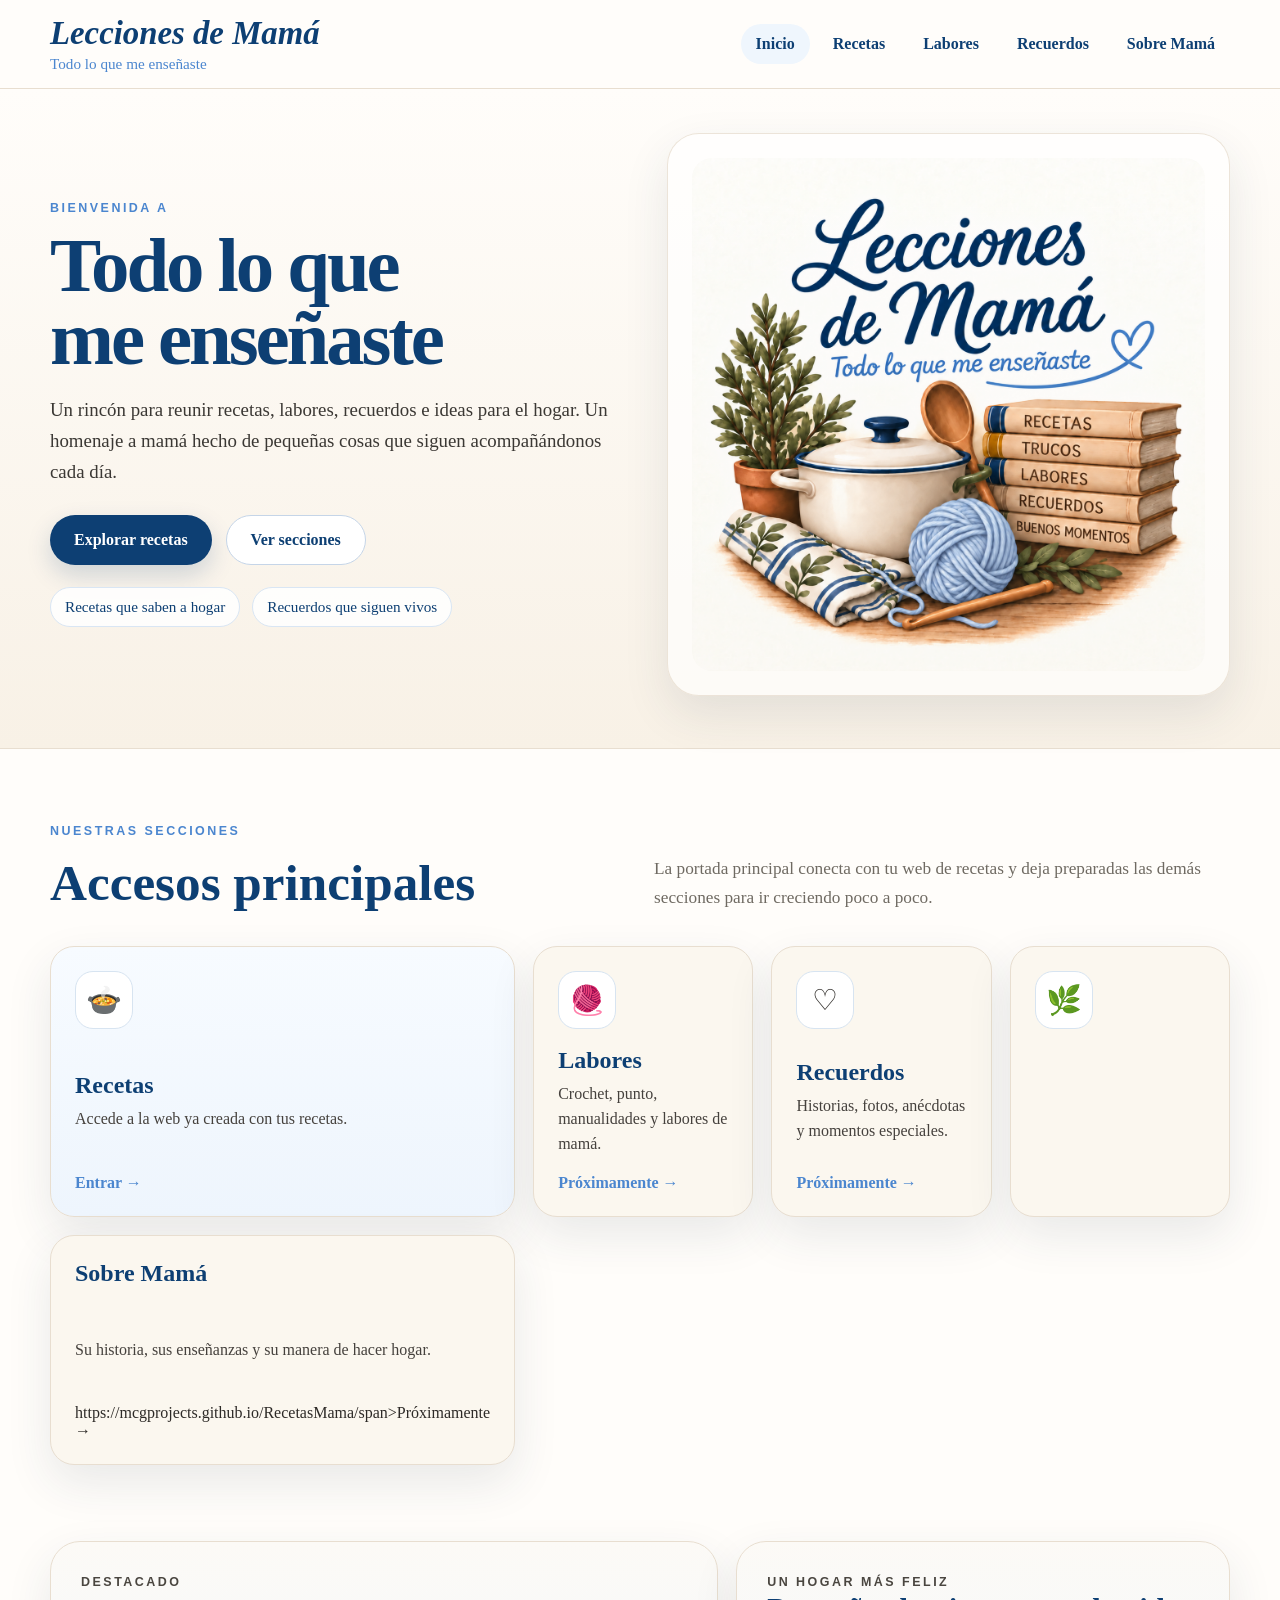
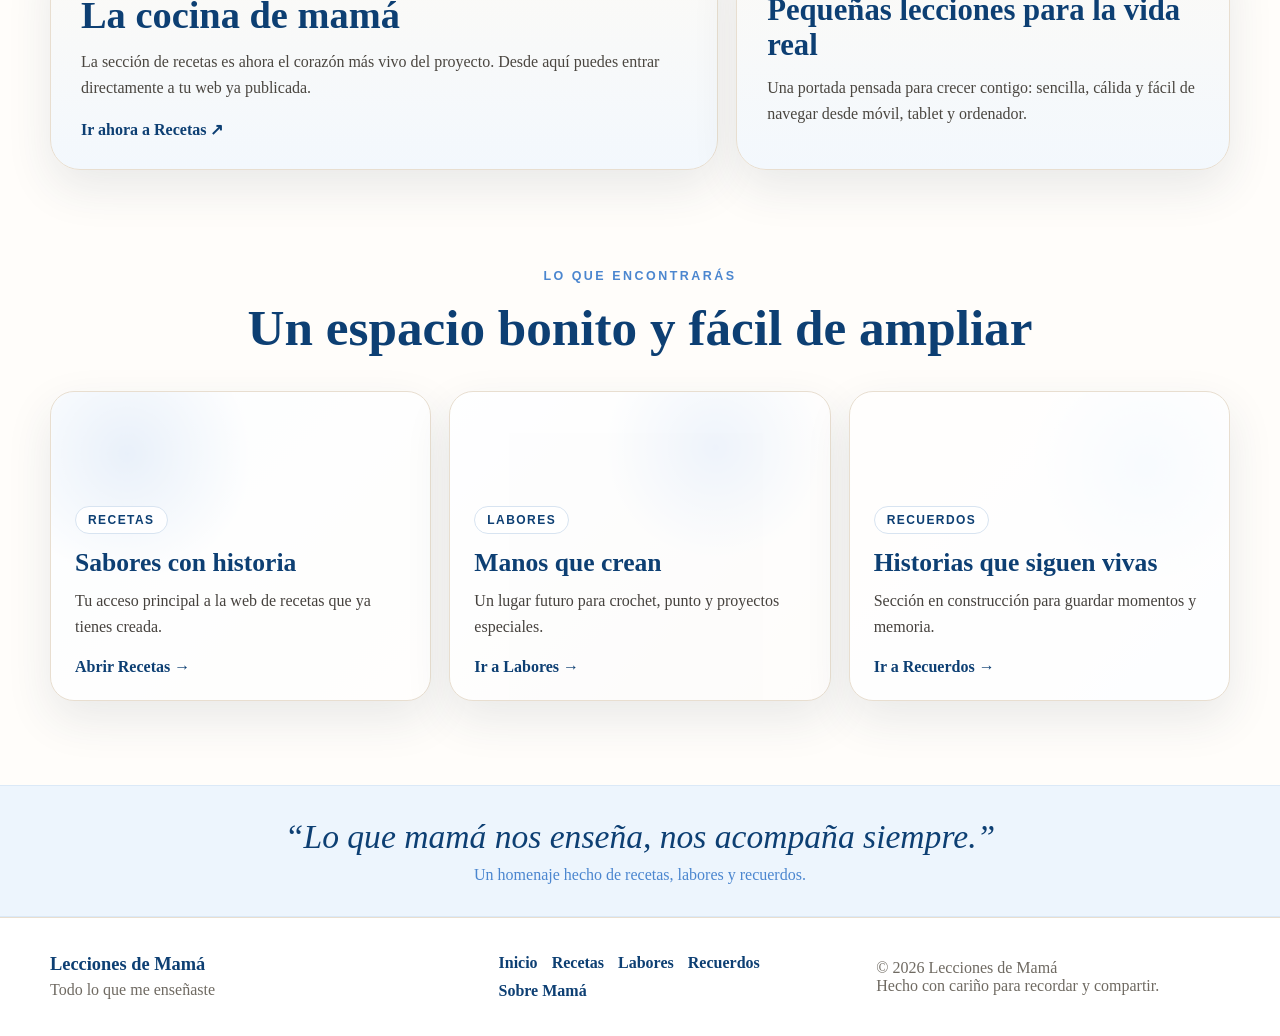
==== commit 7f6d1a5d: "Update index.html Renombre a mcgprojects" ====
--- a/index.html
+++ b/index.html
@@ -66,7 +66,7 @@
       </div>
 
       <div class="access-grid">
-        <a class="access-card access-recetas" href="https://leccionesmama.github.io/RecetasMama/">
+        <a class="access-card access-recetas" href=https:"//mcgprojects.github.io/RecetasMama/">
           <div class="access-icon">🍲</div>
           <div>
             <h3>Recetas</h3>
@@ -98,8 +98,7 @@
           <div>
             <h3>Sobre Mamá</h3>
             <p>Su historia, sus enseñanzas y su manera de hacer hogar.</p>
-          </div>
-          <span>Próximamente →</span>
+        https://mcgprojects.github.io/RecetasMama/span>Próximamente →</span>
         </a>
       </div>
     </section>
